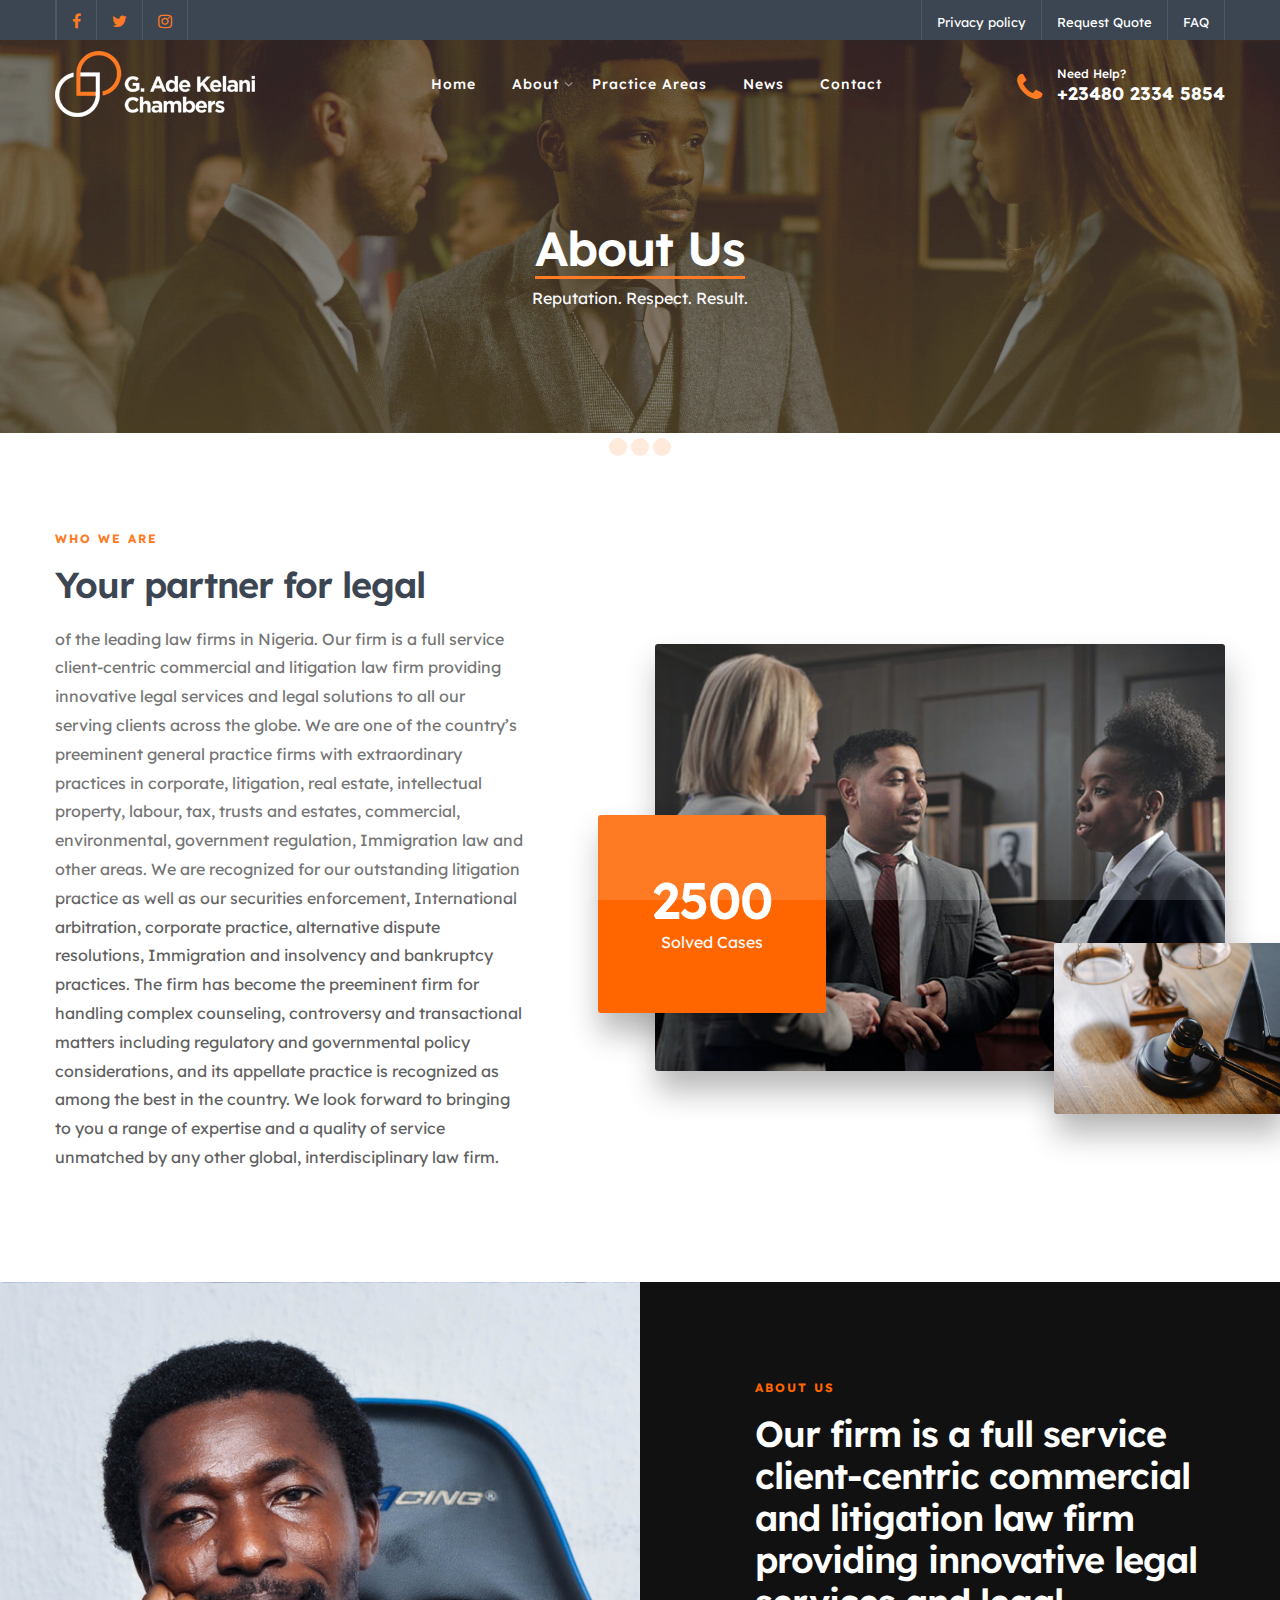
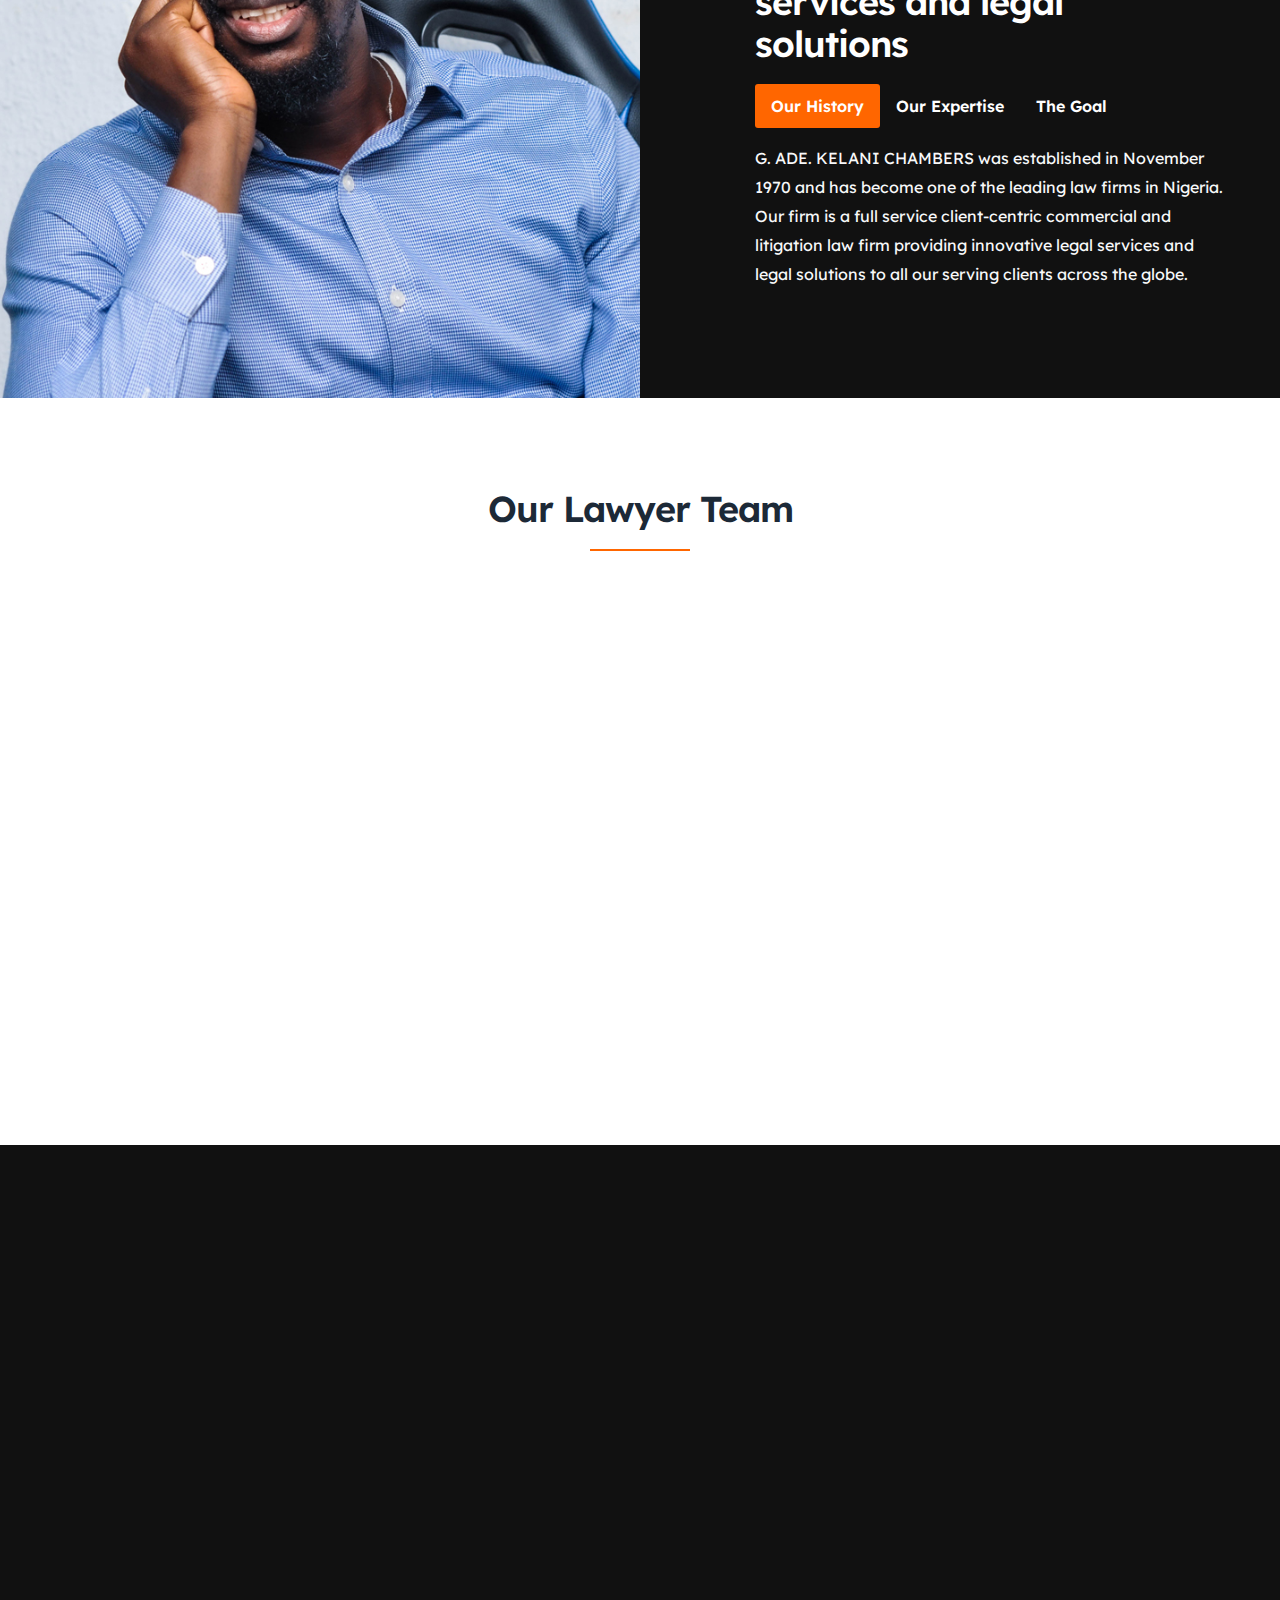
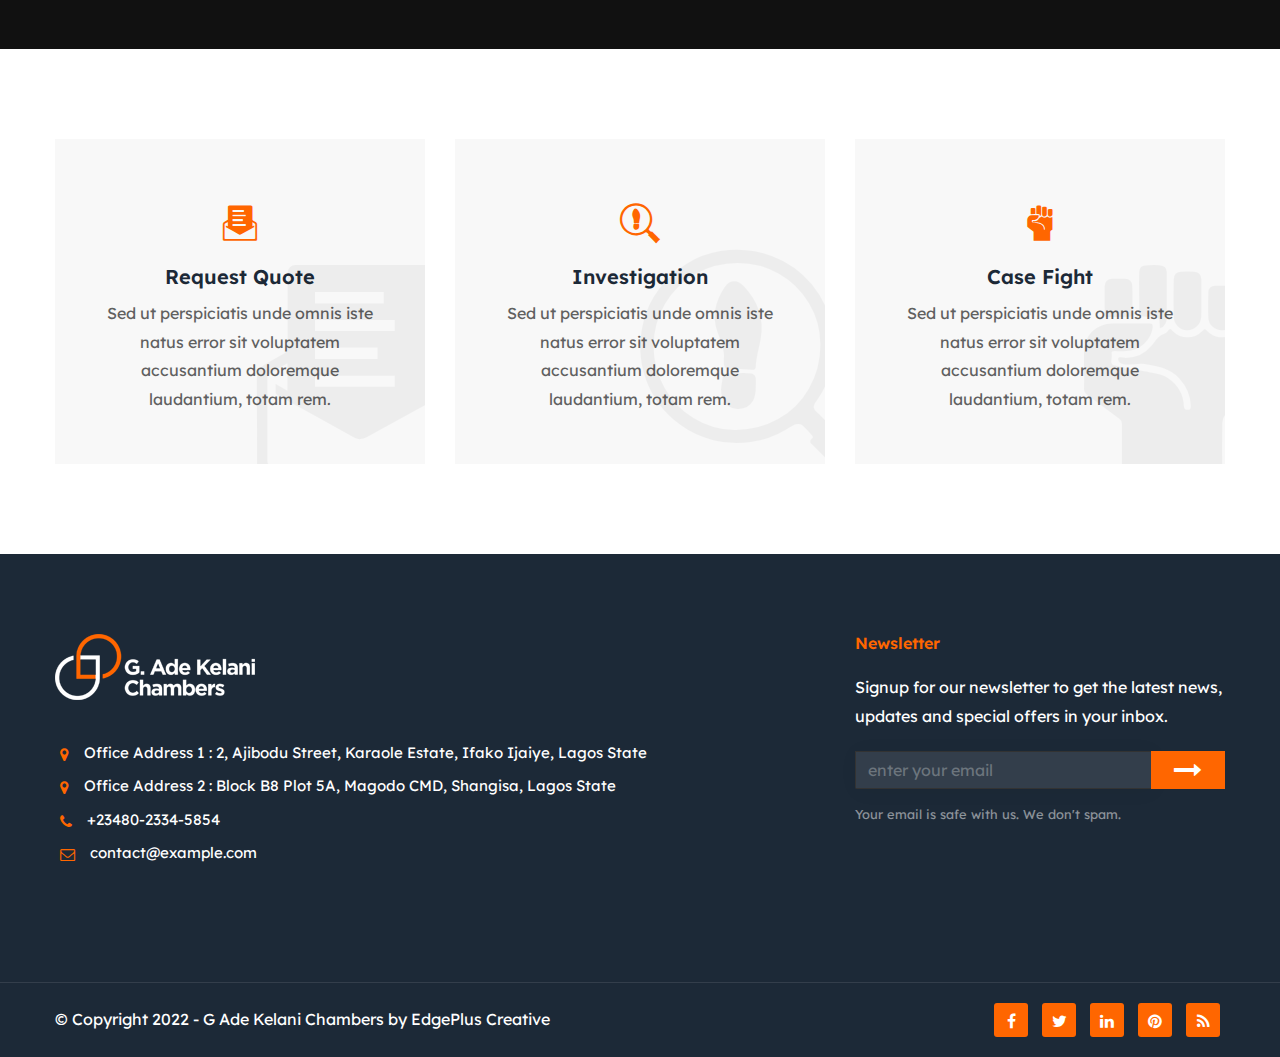
==== about.html @ c6bd5d8b "first commit" ====
<!DOCTYPE html>
<html lang="zxx">

<head>
    <meta charset="utf-8">
    <title>G Ade Kelani Chambers : About</title>
    <meta content="width=device-width, initial-scale=1.0" name="viewport">
    <meta content="G Ade Kelani Chambers" name="description" />
    <meta content="" name="keywords">
    <!--[if lt IE 9]>
    <script src="js/html5shiv.js"></script>
    <![endif]-->
    <!-- CSS Files
    ================================================== -->
    <link id="bootstrap" href="css/bootstrap.min.css" rel="stylesheet" type="text/css" />
    <link id="bootstrap-grid" href="css/bootstrap-grid.min.css" rel="stylesheet" type="text/css" />
    <link id="bootstrap-reboot" href="css/bootstrap-reboot.min.css" rel="stylesheet" type="text/css" />
    <link href="css/animate.css" rel="stylesheet" type="text/css">
    <link href="css/owl.carousel.css" rel="stylesheet" type="text/css">
    <link href="css/owl.theme.css" rel="stylesheet" type="text/css">
    <link href="css/owl.transitions.css" rel="stylesheet" type="text/css">
    <link href="css/magnific-popup.css" rel="stylesheet" type="text/css">
    <link href="css/jquery.countdown.css" rel="stylesheet" type="text/css">
    <link href="css/style.css" rel="stylesheet" type="text/css">
    <!-- color scheme -->
    <link id="colors" href="css/colors/scheme-01.css" rel="stylesheet" type="text/css">
    <link href="css/coloring.css" rel="stylesheet" type="text/css">
</head>

<body>
    <div id="wrapper">
        <div id="topbar" class="text-white bg-color">
            <div class="container">
                <div class="topbar-left sm-hide">
                    <span class="topbar-widget tb-social">
                        <a href="#"><i class="fa fa-facebook"></i></a>
                        <a href="#"><i class="fa fa-twitter"></i></a>
                        <a href="#"><i class="fa fa-instagram"></i></a>
                    </span>
                </div>
                <div class="topbar-right">
                    <div class="topbar-right">
                        <span class="topbar-widget"><a href="#">Privacy policy</a></span>
                        <span class="topbar-widget"><a href="#">Request Quote</a></span>
                        <span class="topbar-widget"><a href="#">FAQ</a></span>
                    </div>
                </div>
                <div class="clearfix"></div>
            </div>
        </div>
        <!-- header begin -->
        <header class="transparent">
            <div class="container">
                <div class="row">
                    <div class="col-md-12">
                        <div class="de-flex sm-pt10">
                            <div class="de-flex-col">
                                <!-- logo begin -->
                                <div id="logo">
                                    <a href="index.html">
                                        <img alt="" class="logo" src="images/logo-light.png" />
                                        <img alt="" class="logo-2" src="images/logo.png" />
                                    </a>
                                </div>
                                <!-- logo close -->
                            </div>
                            <div class="de-flex-col header-col-mid">
                                <!-- mainmenu begin -->
                                <ul id="mainmenu">
                                    <li><a href="index.html">Home</a>
                                     
                                    </li>
                                    <li><a href="about.html">About</a>
                                        <ul>
                                            <li><a href="about.html">About Us</a></li>
                                            <li><a href="team.html">The Team</a></li>
                                            <li><a href="faq.html">FAQ</a></li>
                                        </ul>
                                    </li>
                                    <li><a href="practice-areas.html">Practice Areas</a>
                                   
                                    </li>
                                    <li><a href="news.html">News</a>
                                  
                                    </li>
                                    <li><a href="contact.html">Contact</a></li>
                            
                                </ul>
                                <!-- mainmenu close -->
                            </div>
                            <div class="de-flex-col">
                                <div class="h-phone md-hide"><span>Need&nbsp;Help?</span><i class="fa fa-phone"></i> +23480 2334 5854</div>
                                <span id="menu-btn"></span>
                            </div>
                        </div>
                    </div>
                </div>
            </div>
        </header>
        <!-- header close -->
        <!-- content begin -->
        <div class="no-bottom no-top" id="content">
            <div id="top"></div>
            <!-- section begin -->
            <section id="subheader" class="text-light" data-stellar-background-ratio=".2" data-bgimage="url(images/background/subheader3.jpg) top">
                <div class="center-y relative text-center">
                    <div class="container">
                        <div class="row">
                            <div class="col text-center">
                                <div class="spacer-single"></div>
                                <h1>About Us</h1>
                                <p>Reputation. Respect. Result.</p>
                            </div>
                            <div class="clearfix"></div>
                        </div>
                    </div>
                </div>
            </section>
            <!-- section close -->
            <section aria-label="section" data-bgcolor="#ffffff">
                <div class="container">
                    <div class="row align-items-center">
                        <div class="col-md-5">
                            <span class="p-title">Who We Are</span><br>
                            <h2>Your partner for legal</h2>
                            <p>
						of the leading law firms in Nigeria. Our firm is a full service client-centric commercial and litigation law firm providing innovative legal services and legal solutions to all our serving clients across the globe. 

We are one of the country’s preeminent general practice firms with extraordinary practices in corporate, litigation, real estate, intellectual property, labour, tax, trusts and estates, commercial, environmental, government regulation, Immigration law and other areas. We are recognized for our outstanding litigation practice as well as our securities enforcement, International arbitration, corporate practice, alternative dispute resolutions, Immigration and insolvency and bankruptcy practices. The firm has become the preeminent firm for handling complex counseling, controversy and transactional matters including regulatory and governmental policy considerations, and its appellate practice is recognized as among the best in the country. 

We look forward to bringing to you a range of expertise and a quality of service unmatched by any other global, interdisciplinary law firm. 
							</p>
                        </div>
                        <div class="col-md-6 offset-md-1">
                            <div class="de-images">
                                <div class="di-text text-light bg-color">
                                    <h1>2500</h1><span>Solved Cases</span>
                                </div>
                                <img class="di-small-2" src="images/misc/d2.jpg" alt="" />
                                <img class="di-big img-fluid" src="images/misc/d1.jpg" alt="" />
                            </div>
                        </div>
                    </div>
                </div>
            </section>
             <section data-bgcolor="#111111" class="text-light">
                <div class="container">
                    <div class="row align-items-center">
                        <div class="col-lg-5 offset-lg-7">
                            <span class="p-title">About Us</span><br>
                            <h2>
                               Our firm is a full service client-centric commercial<br> and litigation law firm providing innovative legal services and legal solutions
                            </h2>
                            <ul class="nav nav-pills mb-3" id="pills-tab" role="tablist">
                                <li class="nav-item">
                                    <a class="nav-link active" id="pills-home-tab" data-toggle="pill" href="#pills-home" role="tab" aria-controls="pills-home" aria-selected="true">Our History</a>
                                </li>
                                <li class="nav-item">
                                    <a class="nav-link" id="pills-profile-tab" data-toggle="pill" href="#pills-profile" role="tab" aria-controls="pills-profile" aria-selected="false">Our Expertise</a>
                                </li>
                                <li class="nav-item">
                                    <a class="nav-link" id="pills-contact-tab" data-toggle="pill" href="#pills-contact" role="tab" aria-controls="pills-contact" aria-selected="false">The Goal</a>
                                </li>
                            </ul>
                            <div class="tab-content" id="pills-tabContent">
                                <div class="tab-pane fade show active" id="pills-home" role="tabpanel" aria-labelledby="pills-home-tab">
                                    <p>
									G. ADE. KELANI CHAMBERS was established in November 1970 and has become one of the leading law firms in Nigeria. Our firm is a full service client-centric commercial and litigation law firm providing innovative legal services and legal solutions to all our serving clients across the globe.</p>
                                </div>
                                <div class="tab-pane fade" id="pills-profile" role="tabpanel" aria-labelledby="pills-profile-tab">
                                    <p>
									We are one of the country’s preeminent general practice firms with extraordinary practices in corporate, litigation, real estate, intellectual property, labour, tax, trusts and estates, commercial, environmental, government regulation, Immigration law and other areas. We are recognized for our outstanding litigation practice as well as our securities enforcement, International arbitration, corporate practice, alternative dispute resolutions, Immigration and insolvency and bankruptcy practices. The firm has become the preeminent firm for handling complex counseling, controversy and transactional matters including regulatory and governmental policy considerations, and its appellate practice is recognized as among the best in the country.</p>
                                </div>
                                <div class="tab-pane fade" id="pills-contact" role="tabpanel" aria-labelledby="pills-contact-tab">
                                    <p>We look forward to bringing to you a range of expertise and a quality of service unmatched by any other global, interdisciplinary law firm.</p>
                                </div>
                            </div>
                        </div>
                    </div>
                </div>
                <div class="image-container col-md-6 pull-right" data-bgimage="url(images/background/Barrister_Debo.jpg) center"></div>
            </section>
            <section aria-label="section">
                <div class="container">
                    <div class="row">
                        <div class="col-md-12 text-center">
                            <h2>Our Lawyer Team</h2>
                            <div class="small-border"></div>
                        </div>
                        <div class="col-lg-4 col-md-6 col-sm-6 mb30 wow fadeInRight" data-wow-delay=".2s">
                            <div class="f-profile text-center">
                                <div class="fp-wrap f-invert">
                                    <div class="fpw-overlay">
                                        <div class="fpwo-wrap">
                                            <div class="fpwow-icons">
                                                <a href="#"><i class="fa fa-facebook fa-lg"></i></a>
                                                <a href="#"><i class="fa fa-twitter fa-lg"></i></a>
                                                <a href="#"><i class="fa fa-linkedin fa-lg"></i></a>
                                                <a href="#"><i class="fa fa-pinterest fa-lg"></i></a>
                                            </div>
                                        </div>
                                    </div>
                                    <div class="fpw-overlay-btm"></div>
                                    <img src="images/team/1.jpg" class="fp-image img-fluid" alt="">
                                </div>
                                <h4>Fynley Wilkinson</h4>
                                Managing Partner
                            </div>
                        </div>
                        <div class="col-lg-4 col-md-6 col-sm-6 mb30 wow fadeInRight" data-wow-delay=".4s">
                            <div class="f-profile text-center">
                                <div class="fp-wrap f-invert">
                                    <div class="fpw-overlay">
                                        <div class="fpwo-wrap">
                                            <div class="fpwow-icons">
                                                <a href="#"><i class="fa fa-facebook fa-lg"></i></a>
                                                <a href="#"><i class="fa fa-twitter fa-lg"></i></a>
                                                <a href="#"><i class="fa fa-linkedin fa-lg"></i></a>
                                                <a href="#"><i class="fa fa-pinterest fa-lg"></i></a>
                                            </div>
                                        </div>
                                    </div>
                                    <div class="fpw-overlay-btm"></div>
                                    <img src="images/team/2.jpg" class="fp-image img-fluid" alt="">
                                </div>
                                <h4>Sasha Welsh</h4>
                                Senior Partner
                            </div>
                        </div>
                        <div class="col-lg-4 col-md-6 col-sm-6 mb30 wow fadeInRight" data-wow-delay=".6s">
                            <div class="f-profile text-center">
                                <div class="fp-wrap f-invert">
                                    <div class="fpw-overlay">
                                        <div class="fpwo-wrap">
                                            <div class="fpwow-icons">
                                                <a href="#"><i class="fa fa-facebook fa-lg"></i></a>
                                                <a href="#"><i class="fa fa-twitter fa-lg"></i></a>
                                                <a href="#"><i class="fa fa-linkedin fa-lg"></i></a>
                                                <a href="#"><i class="fa fa-pinterest fa-lg"></i></a>
                                            </div>
                                        </div>
                                    </div>
                                    <div class="fpw-overlay-btm"></div>
                                    <img src="images/team/3.jpg" class="fp-image img-fluid" alt="">
                                </div>
                                <h4>John Shepard</h4>
                                Associate
                            </div>
                        </div>
                    </div>
                </div>
            </section>
            <section id="section-text" data-bgcolor="#111111" class="text-light">
                <div class="container">
                    <div class="row align-items-center">
                        <div class="col-lg-4 col-md-12 wow fadeInRight" data-wow-delay=".2s">
                            <div class="de_count ultra-big s2 text-center">
                                <h3 class="timer" data-to="20" data-speed="1000">20</h3>
                                <span class="id-color">Years of Experience</span>
                            </div>
                        </div>
                        <div class="col-lg-4 p-lg-5  mb-sm-30 wow fadeInRight" data-wow-delay=".4s">
                            <span class="p-title">Welcome</span><br>
                            <h2>G Ade Kelani Chambers is Your Best Partner for Legal Solutions</h2>
                        </div>
                        <div class="col-lg-4 wow fadeInRight" data-wow-delay=".6s">
                            <p>
                               G. ADE. KELANI CHAMBERS was established in November 1970 and has become one of the leading law firms in Nigeria. Our firm is a full service client-centric commercial and litigation law firm providing innovative legal services and legal solutions to all our serving clients across the globe. 
                            </p>
                        </div>
                    </div>
                </div>
            </section>
            <section>
                <div class="container">
                    <div class="row">
                        <div class="col-lg-4 col-md-6">
                            <div class="feature-box f-boxed style-3 text-center">
                                <i class="id-color icofont-letter"></i>
                                <div class="text">
                                    <h4>Request Quote</h4>
                                    Sed ut perspiciatis unde omnis iste natus error sit voluptatem accusantium doloremque laudantium, totam rem.
                                </div>
                                <i class="wm icofont-letter"></i>
                            </div>
                        </div>
                        <div class="col-lg-4 col-md-6">
                            <div class="feature-box f-boxed style-3 text-center">
                                <i class="id-color icofont-investigation"></i>
                                <div class="text">
                                    <h4>Investigation</h4>
                                    Sed ut perspiciatis unde omnis iste natus error sit voluptatem accusantium doloremque laudantium, totam rem.
                                </div>
                                <i class="wm icofont-investigation"></i>
                            </div>
                        </div>
                        <div class="col-lg-4 col-md-6">
                            <div class="feature-box f-boxed style-3 text-center">
                                <i class="id-color icofont-hand-power"></i>
                                <div class="text">
                                    <h4>Case Fight</h4>
                                    Sed ut perspiciatis unde omnis iste natus error sit voluptatem accusantium doloremque laudantium, totam rem.
                                </div>
                                <i class="wm icofont-hand-power"></i>
                            </div>
                        </div>
                    </div>
                </div>
            </section>
        </div>
        <!-- content close -->
        <a href="#" id="back-to-top"></a>
        <!-- footer begin -->
         <footer>
            <div class="container">
                <div class="row">
                    <div class="col-lg-8">
                        <div class="widget">
                            <a href="index.html"><img alt="" class="img-fluid mb20" src="images/logo-light.png"></a>
                            <address class="s1">
                                <span><i class="id-color fa fa-map-marker fa-lg"></i>Office Address 1 : 2, Ajibodu Street, Karaole Estate, Ifako Ijaiye, Lagos State</span>
								<span><i class="id-color fa fa-map-marker fa-lg"></i>Office Address 2 : Block B8 Plot 5A, Magodo CMD, Shangisa, Lagos State</span>
                                <span><i class="id-color fa fa-phone fa-lg"></i>+23480-2334-5854</span>
                                <span><i class="id-color fa fa-envelope-o fa-lg"></i><a href="mailto:contact@example.com">contact@example.com</a></span>
                            </address>
                        </div>
                    </div>
              
                    <div class="col-lg-4">
                        <div class="widget">
                            <h5 class="id-color">Newsletter</h5>
                            <p>Signup for our newsletter to get the latest news, updates and special offers in your inbox.</p>
                            <form action="blank.php" class="row" id="form_subscribe" method="post" name="form_subscribe">
                                <div class="col text-center">
                                    <input class="form-control" id="name_1" name="name_1" placeholder="enter your email" type="text" /> <a href="#" id="btn-submit"><i class="fa fa-long-arrow-right"></i></a>
                                    <div class="clearfix"></div>
                                </div>
                            </form>
                            <div class="spacer-10"></div>
                            <small>Your email is safe with us. We don't spam.</small>
                        </div>
                    </div>
                </div>
            </div>
            <div class="subfooter">
                <div class="container">
                    <div class="row">
                        <div class="col-md-12">
                            <div class="de-flex">
                                <div class="de-flex-col">
                                    &copy; Copyright 2022 - G Ade Kelani Chambers by EdgePlus Creative
                                </div>
                                <div class="de-flex-col">
                                    <div class="social-icons">
                                        <a href="#"><i class="fa fa-facebook fa-lg"></i></a>
                                        <a href="#"><i class="fa fa-twitter fa-lg"></i></a>
                                        <a href="#"><i class="fa fa-linkedin fa-lg"></i></a>
                                        <a href="#"><i class="fa fa-pinterest fa-lg"></i></a>
                                        <a href="#"><i class="fa fa-rss fa-lg"></i></a>
                                    </div>
                                </div>
                            </div>
                        </div>
                    </div>
                </div>
            </div>
        </footer>
        <!-- footer close -->
        <div id="preloader">
            <div class="spinner">
                <div class="bounce1"></div>
                <div class="bounce2"></div>
                <div class="bounce3"></div>
            </div>
        </div>
    </div>
    
    <!-- Javascript Files
    ================================================== -->
    <script src="js/jquery.min.js"></script>
    <script src="js/bootstrap.min.js"></script>
    <script src="js/wow.min.js"></script>
    <script src="js/jquery.isotope.min.js"></script>
    <script src="js/easing.js"></script>
    <script src="js/owl.carousel.js"></script>
    <script src="js/validation.js"></script>
    <script src="js/jquery.magnific-popup.min.js"></script>
    <script src="js/enquire.min.js"></script>
    <script src="js/jquery.stellar.min.js"></script>
    <script src="js/jquery.plugin.js"></script>
    <script src="js/typed.js"></script>
    <script src="js/jquery.countTo.js"></script>
    <script src="js/jquery.countdown.js"></script>
    <script src="js/designesia.js"></script>
</body>

</html>
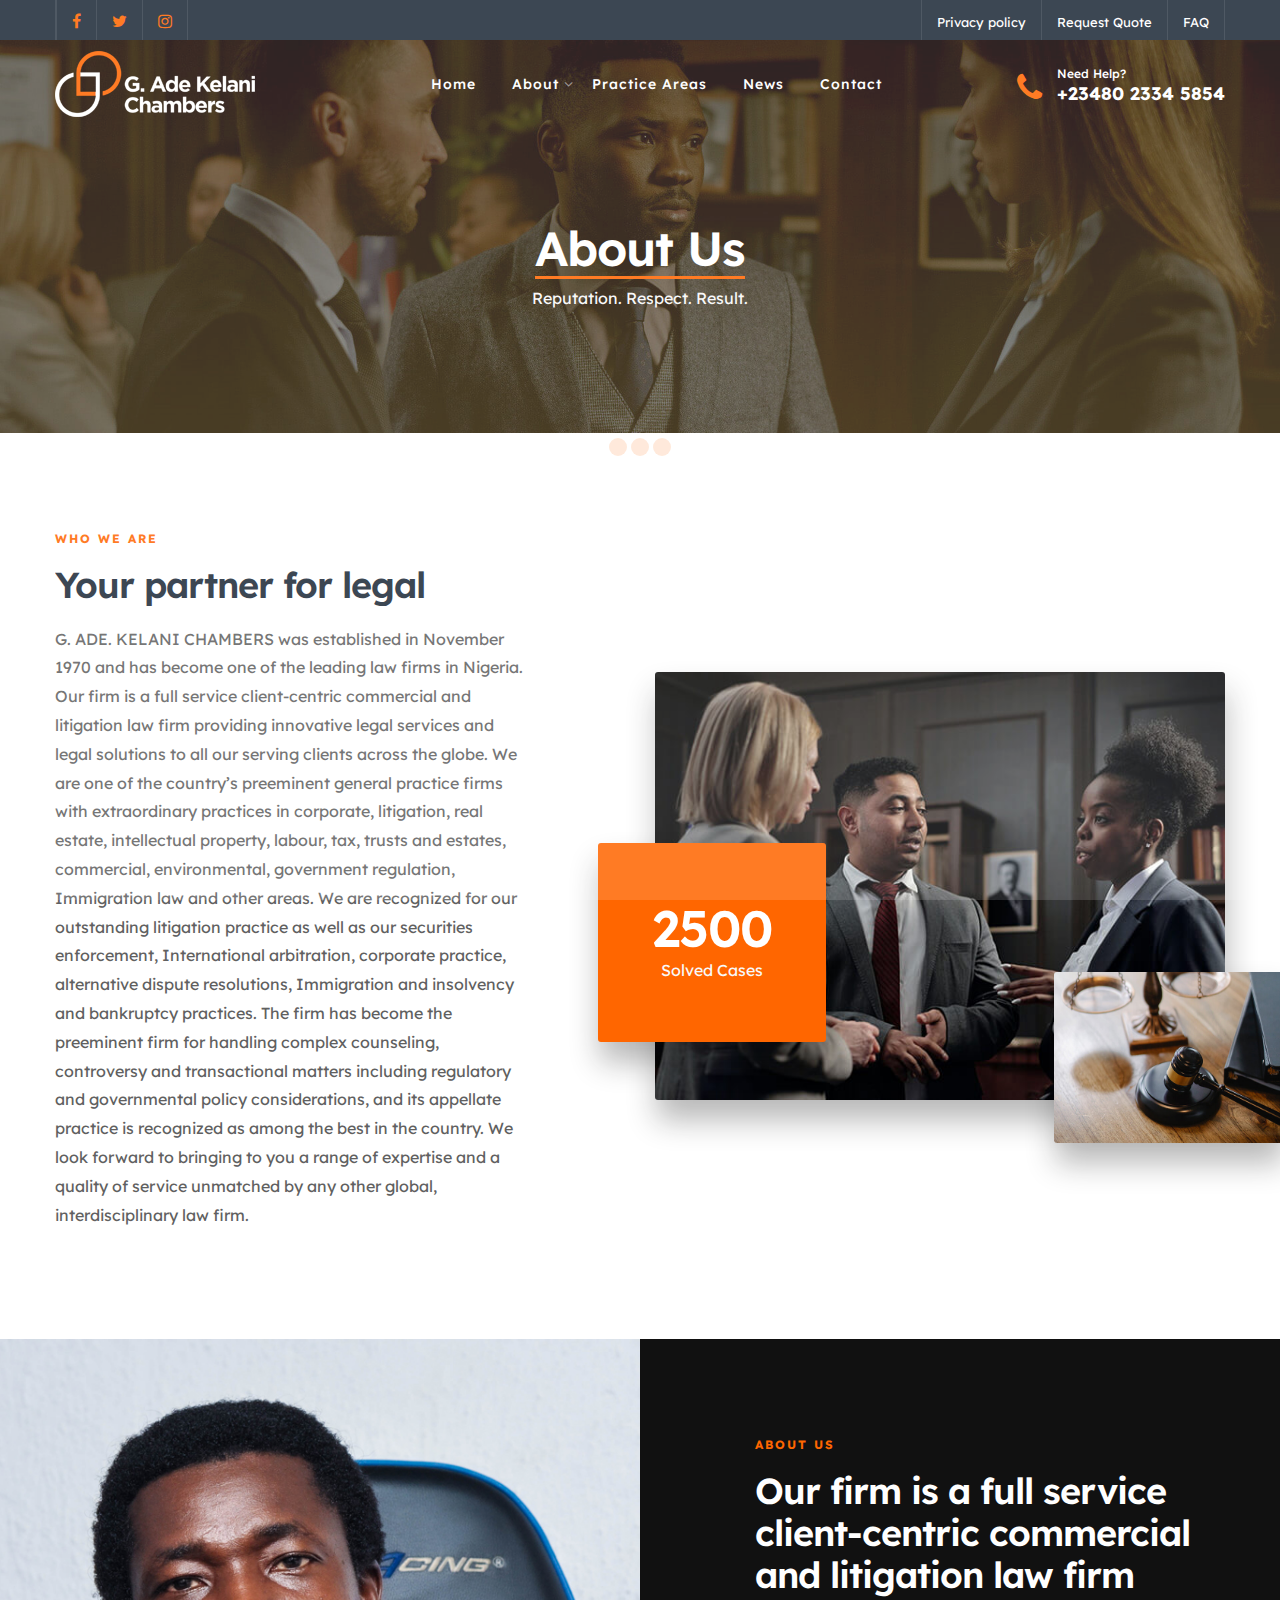
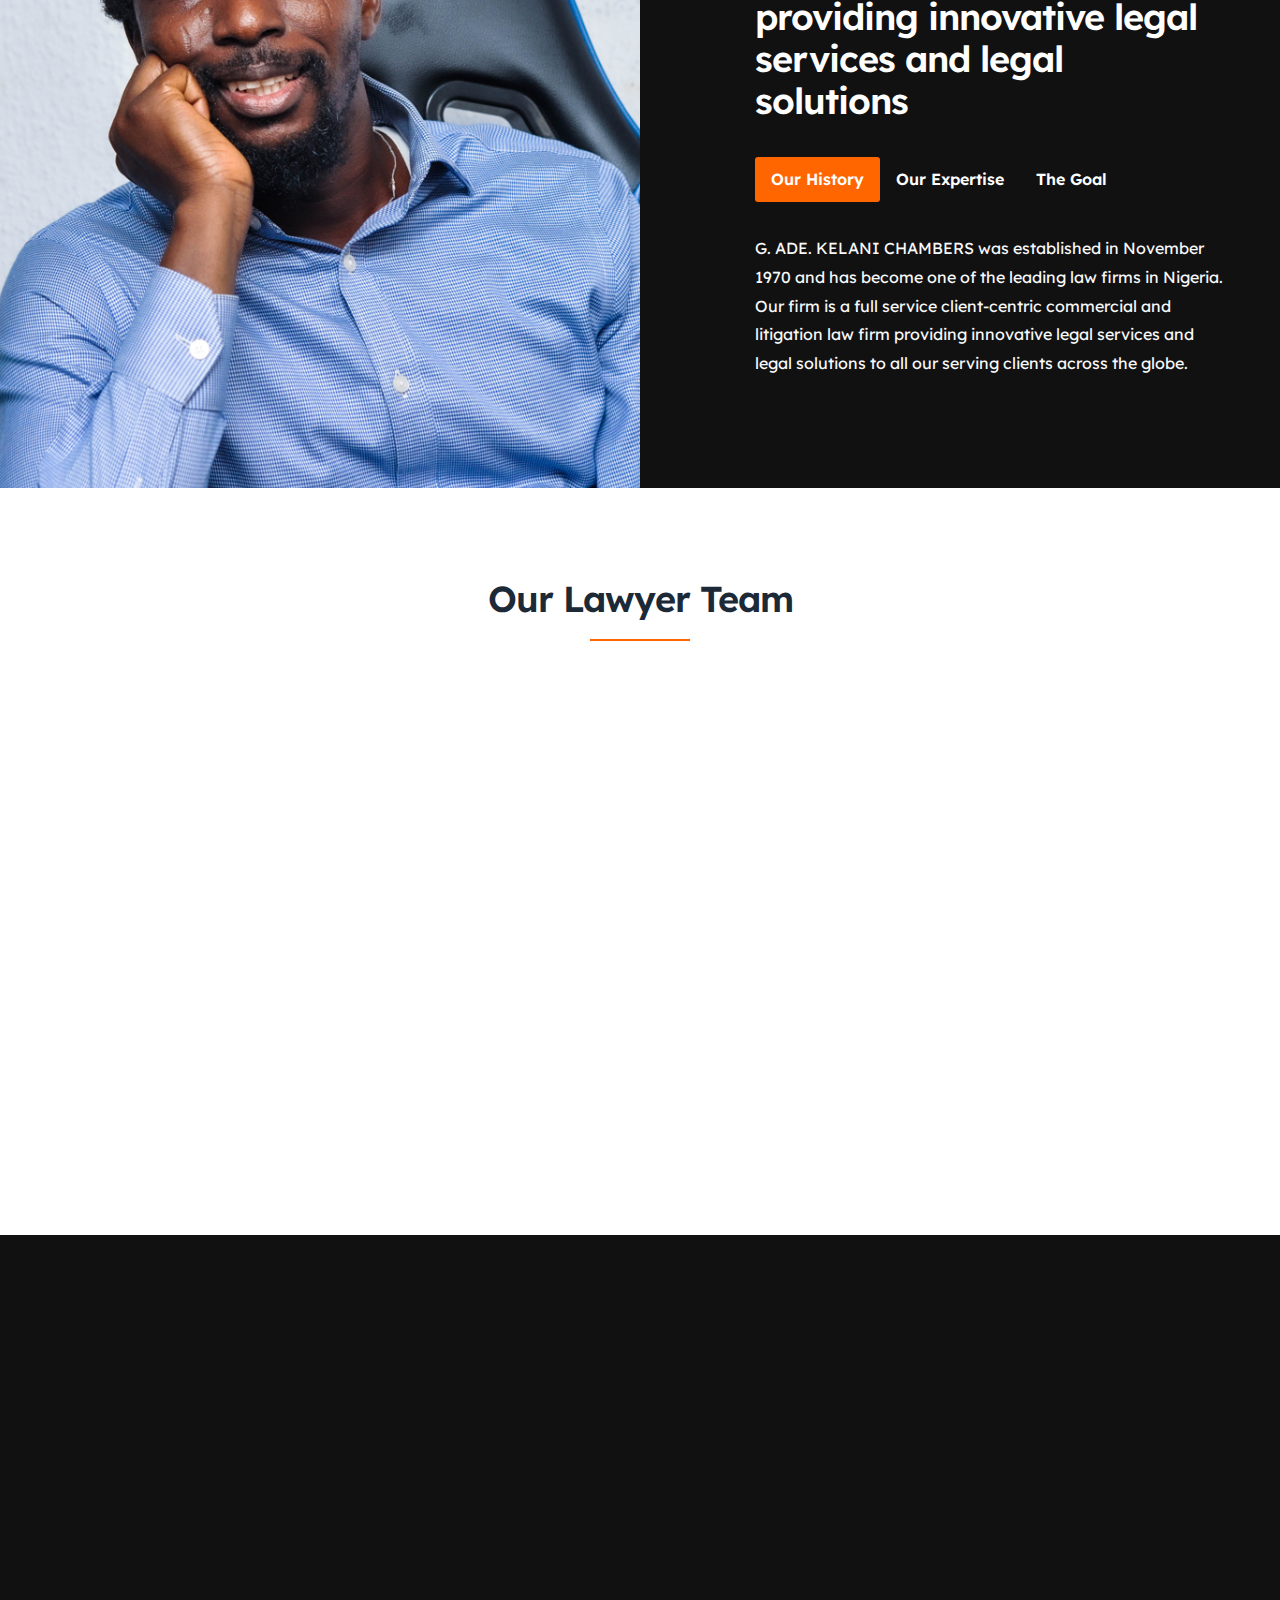
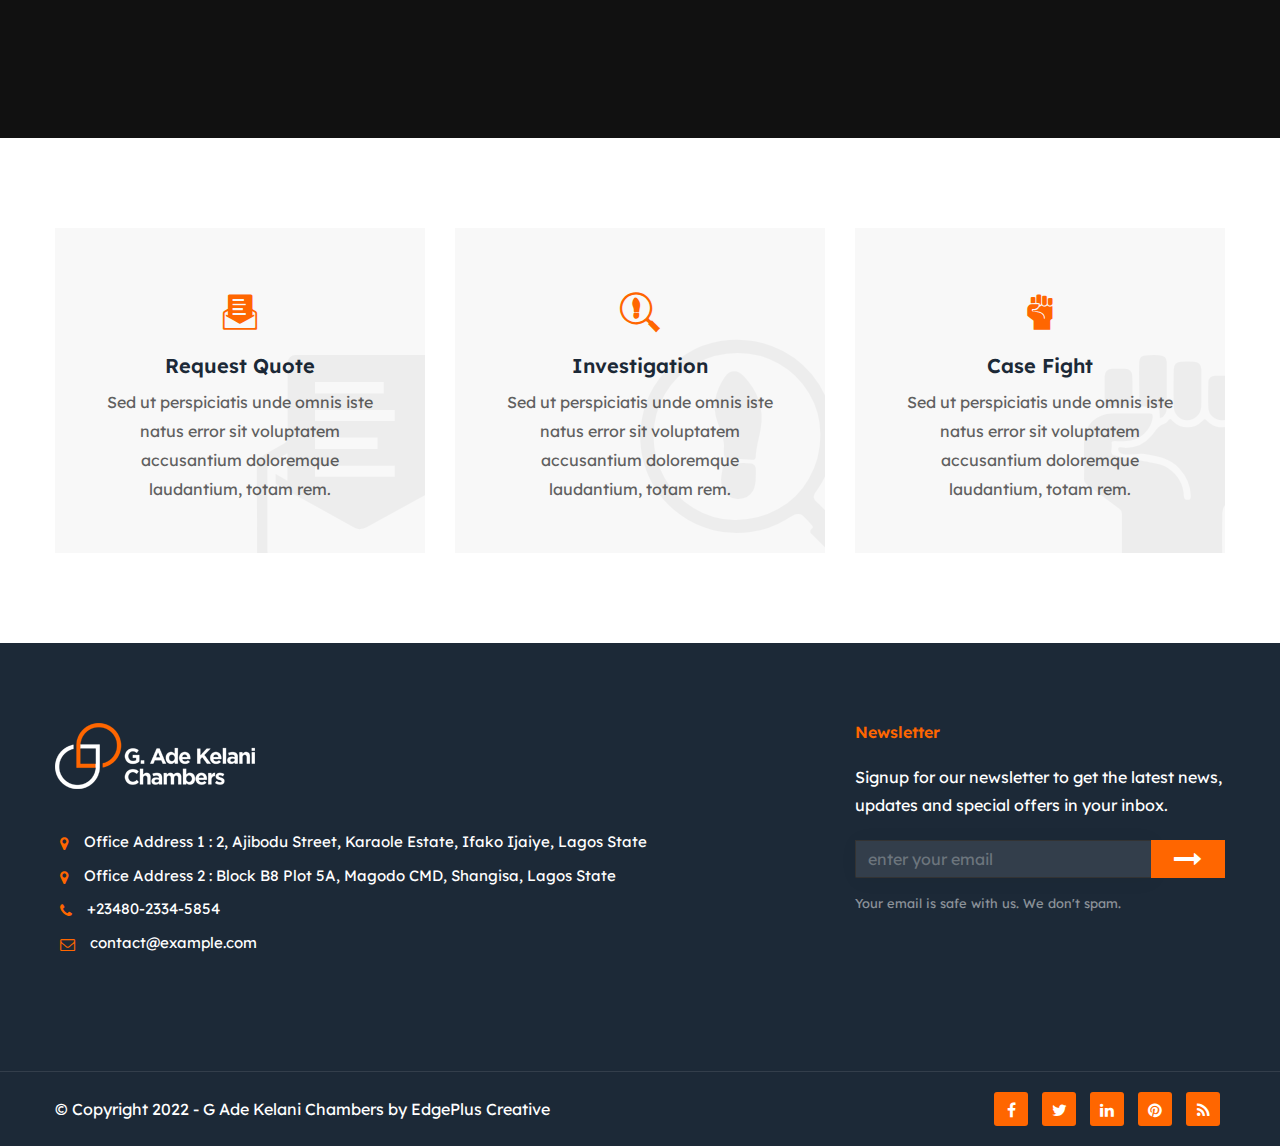
==== commit b93781d9: "Added Icons" ====
--- a/about.html
+++ b/about.html
@@ -68,7 +68,7 @@
                                 <!-- mainmenu begin -->
                                 <ul id="mainmenu">
                                     <li><a href="index.html">Home</a>
-                                     
+
                                     </li>
                                     <li><a href="about.html">About</a>
                                         <ul>
@@ -78,18 +78,19 @@
                                         </ul>
                                     </li>
                                     <li><a href="practice-areas.html">Practice Areas</a>
-                                   
+
                                     </li>
                                     <li><a href="news.html">News</a>
-                                  
+
                                     </li>
                                     <li><a href="contact.html">Contact</a></li>
-                            
+
                                 </ul>
                                 <!-- mainmenu close -->
                             </div>
                             <div class="de-flex-col">
-                                <div class="h-phone md-hide"><span>Need&nbsp;Help?</span><i class="fa fa-phone"></i> +23480 2334 5854</div>
+                                <div class="h-phone md-hide"><span>Need&nbsp;Help?</span><i class="fa fa-phone"></i>
+                                    +23480 2334 5854</div>
                                 <span id="menu-btn"></span>
                             </div>
                         </div>
@@ -102,7 +103,8 @@
         <div class="no-bottom no-top" id="content">
             <div id="top"></div>
             <!-- section begin -->
-            <section id="subheader" class="text-light" data-stellar-background-ratio=".2" data-bgimage="url(images/background/subheader3.jpg) top">
+            <section id="subheader" class="text-light" data-stellar-background-ratio=".2"
+                data-bgimage="url(images/background/subheader3.jpg) top">
                 <div class="center-y relative text-center">
                     <div class="container">
                         <div class="row">
@@ -124,12 +126,30 @@
                             <span class="p-title">Who We Are</span><br>
                             <h2>Your partner for legal</h2>
                             <p>
-						of the leading law firms in Nigeria. Our firm is a full service client-centric commercial and litigation law firm providing innovative legal services and legal solutions to all our serving clients across the globe. 
-
-We are one of the country’s preeminent general practice firms with extraordinary practices in corporate, litigation, real estate, intellectual property, labour, tax, trusts and estates, commercial, environmental, government regulation, Immigration law and other areas. We are recognized for our outstanding litigation practice as well as our securities enforcement, International arbitration, corporate practice, alternative dispute resolutions, Immigration and insolvency and bankruptcy practices. The firm has become the preeminent firm for handling complex counseling, controversy and transactional matters including regulatory and governmental policy considerations, and its appellate practice is recognized as among the best in the country. 
-
-We look forward to bringing to you a range of expertise and a quality of service unmatched by any other global, interdisciplinary law firm. 
-							</p>
+                                G. ADE. KELANI CHAMBERS was established in November 1970 and has become one of the
+                                leading law firms in Nigeria. Our
+                                firm is a full service client-centric commercial and litigation law firm providing
+                                innovative legal services and legal
+                                solutions to all our serving clients across the globe.
+
+                                We are one of the country’s preeminent general practice firms with extraordinary
+                                practices in corporate, litigation,
+                                real estate, intellectual property, labour, tax, trusts and estates, commercial,
+                                environmental, government regulation,
+                                Immigration law and other areas. We are recognized for our outstanding litigation
+                                practice as well as our securities
+                                enforcement, International arbitration, corporate practice, alternative dispute
+                                resolutions, Immigration and insolvency
+                                and bankruptcy practices. The firm has become the preeminent firm for handling complex
+                                counseling, controversy and
+                                transactional matters including regulatory and governmental policy considerations, and
+                                its appellate practice is
+                                recognized as among the best in the country.
+
+                                We look forward to bringing to you a range of expertise and a quality of service
+                                unmatched by any other global,
+                                interdisciplinary law firm.
+                            </p>
                         </div>
                         <div class="col-md-6 offset-md-1">
                             <div class="de-images">
@@ -143,42 +163,63 @@
                     </div>
                 </div>
             </section>
-             <section data-bgcolor="#111111" class="text-light">
+            <section data-bgcolor="#111111" class="text-light">
                 <div class="container">
                     <div class="row align-items-center">
                         <div class="col-lg-5 offset-lg-7">
                             <span class="p-title">About Us</span><br>
                             <h2>
-                               Our firm is a full service client-centric commercial<br> and litigation law firm providing innovative legal services and legal solutions
+                                Our firm is a full service client-centric commercial<br> and litigation law firm
+                                providing innovative legal services and legal solutions
                             </h2>
                             <ul class="nav nav-pills mb-3" id="pills-tab" role="tablist">
                                 <li class="nav-item">
-                                    <a class="nav-link active" id="pills-home-tab" data-toggle="pill" href="#pills-home" role="tab" aria-controls="pills-home" aria-selected="true">Our History</a>
+                                    <a class="nav-link active" id="pills-home-tab" data-toggle="pill" href="#pills-home"
+                                        role="tab" aria-controls="pills-home" aria-selected="true">Our History</a>
                                 </li>
                                 <li class="nav-item">
-                                    <a class="nav-link" id="pills-profile-tab" data-toggle="pill" href="#pills-profile" role="tab" aria-controls="pills-profile" aria-selected="false">Our Expertise</a>
+                                    <a class="nav-link" id="pills-profile-tab" data-toggle="pill" href="#pills-profile"
+                                        role="tab" aria-controls="pills-profile" aria-selected="false">Our Expertise</a>
                                 </li>
                                 <li class="nav-item">
-                                    <a class="nav-link" id="pills-contact-tab" data-toggle="pill" href="#pills-contact" role="tab" aria-controls="pills-contact" aria-selected="false">The Goal</a>
+                                    <a class="nav-link" id="pills-contact-tab" data-toggle="pill" href="#pills-contact"
+                                        role="tab" aria-controls="pills-contact" aria-selected="false">The Goal</a>
                                 </li>
                             </ul>
                             <div class="tab-content" id="pills-tabContent">
-                                <div class="tab-pane fade show active" id="pills-home" role="tabpanel" aria-labelledby="pills-home-tab">
+                                <div class="tab-pane fade show active" id="pills-home" role="tabpanel"
+                                    aria-labelledby="pills-home-tab">
                                     <p>
-									G. ADE. KELANI CHAMBERS was established in November 1970 and has become one of the leading law firms in Nigeria. Our firm is a full service client-centric commercial and litigation law firm providing innovative legal services and legal solutions to all our serving clients across the globe.</p>
-                                </div>
-                                <div class="tab-pane fade" id="pills-profile" role="tabpanel" aria-labelledby="pills-profile-tab">
+                                        G. ADE. KELANI CHAMBERS was established in November 1970 and has become one of
+                                        the leading law firms in Nigeria. Our firm is a full service client-centric
+                                        commercial and litigation law firm providing innovative legal services and legal
+                                        solutions to all our serving clients across the globe.</p>
+                                </div>
+                                <div class="tab-pane fade" id="pills-profile" role="tabpanel"
+                                    aria-labelledby="pills-profile-tab">
                                     <p>
-									We are one of the country’s preeminent general practice firms with extraordinary practices in corporate, litigation, real estate, intellectual property, labour, tax, trusts and estates, commercial, environmental, government regulation, Immigration law and other areas. We are recognized for our outstanding litigation practice as well as our securities enforcement, International arbitration, corporate practice, alternative dispute resolutions, Immigration and insolvency and bankruptcy practices. The firm has become the preeminent firm for handling complex counseling, controversy and transactional matters including regulatory and governmental policy considerations, and its appellate practice is recognized as among the best in the country.</p>
-                                </div>
-                                <div class="tab-pane fade" id="pills-contact" role="tabpanel" aria-labelledby="pills-contact-tab">
-                                    <p>We look forward to bringing to you a range of expertise and a quality of service unmatched by any other global, interdisciplinary law firm.</p>
-                                </div>
-                            </div>
-                        </div>
-                    </div>
-                </div>
-                <div class="image-container col-md-6 pull-right" data-bgimage="url(images/background/Barrister_Debo.jpg) center"></div>
+                                        We are one of the country’s preeminent general practice firms with extraordinary
+                                        practices in corporate, litigation, real estate, intellectual property, labour,
+                                        tax, trusts and estates, commercial, environmental, government regulation,
+                                        Immigration law and other areas. We are recognized for our outstanding
+                                        litigation practice as well as our securities enforcement, International
+                                        arbitration, corporate practice, alternative dispute resolutions, Immigration
+                                        and insolvency and bankruptcy practices. The firm has become the preeminent firm
+                                        for handling complex counseling, controversy and transactional matters including
+                                        regulatory and governmental policy considerations, and its appellate practice is
+                                        recognized as among the best in the country.</p>
+                                </div>
+                                <div class="tab-pane fade" id="pills-contact" role="tabpanel"
+                                    aria-labelledby="pills-contact-tab">
+                                    <p>We look forward to bringing to you a range of expertise and a quality of service
+                                        unmatched by any other global, interdisciplinary law firm.</p>
+                                </div>
+                            </div>
+                        </div>
+                    </div>
+                </div>
+                <div class="image-container col-md-6 pull-right"
+                    data-bgimage="url(images/background/Barrister_Debo.jpg) center"></div>
             </section>
             <section aria-label="section">
                 <div class="container">
@@ -265,7 +306,10 @@
                         </div>
                         <div class="col-lg-4 wow fadeInRight" data-wow-delay=".6s">
                             <p>
-                               G. ADE. KELANI CHAMBERS was established in November 1970 and has become one of the leading law firms in Nigeria. Our firm is a full service client-centric commercial and litigation law firm providing innovative legal services and legal solutions to all our serving clients across the globe. 
+                                G. ADE. KELANI CHAMBERS was established in November 1970 and has become one of the
+                                leading law firms in Nigeria. Our firm is a full service client-centric commercial and
+                                litigation law firm providing innovative legal services and legal solutions to all our
+                                serving clients across the globe.
                             </p>
                         </div>
                     </div>
@@ -279,7 +323,8 @@
                                 <i class="id-color icofont-letter"></i>
                                 <div class="text">
                                     <h4>Request Quote</h4>
-                                    Sed ut perspiciatis unde omnis iste natus error sit voluptatem accusantium doloremque laudantium, totam rem.
+                                    Sed ut perspiciatis unde omnis iste natus error sit voluptatem accusantium
+                                    doloremque laudantium, totam rem.
                                 </div>
                                 <i class="wm icofont-letter"></i>
                             </div>
@@ -289,7 +334,8 @@
                                 <i class="id-color icofont-investigation"></i>
                                 <div class="text">
                                     <h4>Investigation</h4>
-                                    Sed ut perspiciatis unde omnis iste natus error sit voluptatem accusantium doloremque laudantium, totam rem.
+                                    Sed ut perspiciatis unde omnis iste natus error sit voluptatem accusantium
+                                    doloremque laudantium, totam rem.
                                 </div>
                                 <i class="wm icofont-investigation"></i>
                             </div>
@@ -299,7 +345,8 @@
                                 <i class="id-color icofont-hand-power"></i>
                                 <div class="text">
                                     <h4>Case Fight</h4>
-                                    Sed ut perspiciatis unde omnis iste natus error sit voluptatem accusantium doloremque laudantium, totam rem.
+                                    Sed ut perspiciatis unde omnis iste natus error sit voluptatem accusantium
+                                    doloremque laudantium, totam rem.
                                 </div>
                                 <i class="wm icofont-hand-power"></i>
                             </div>
@@ -311,28 +358,35 @@
         <!-- content close -->
         <a href="#" id="back-to-top"></a>
         <!-- footer begin -->
-         <footer>
+        <footer>
             <div class="container">
                 <div class="row">
                     <div class="col-lg-8">
                         <div class="widget">
                             <a href="index.html"><img alt="" class="img-fluid mb20" src="images/logo-light.png"></a>
                             <address class="s1">
-                                <span><i class="id-color fa fa-map-marker fa-lg"></i>Office Address 1 : 2, Ajibodu Street, Karaole Estate, Ifako Ijaiye, Lagos State</span>
-								<span><i class="id-color fa fa-map-marker fa-lg"></i>Office Address 2 : Block B8 Plot 5A, Magodo CMD, Shangisa, Lagos State</span>
+                                <span><i class="id-color fa fa-map-marker fa-lg"></i>Office Address 1 : 2, Ajibodu
+                                    Street, Karaole Estate, Ifako Ijaiye, Lagos State</span>
+                                <span><i class="id-color fa fa-map-marker fa-lg"></i>Office Address 2 : Block B8 Plot
+                                    5A, Magodo CMD, Shangisa, Lagos State</span>
                                 <span><i class="id-color fa fa-phone fa-lg"></i>+23480-2334-5854</span>
-                                <span><i class="id-color fa fa-envelope-o fa-lg"></i><a href="mailto:contact@example.com">contact@example.com</a></span>
+                                <span><i class="id-color fa fa-envelope-o fa-lg"></i><a
+                                        href="mailto:contact@example.com">contact@example.com</a></span>
                             </address>
                         </div>
                     </div>
-              
+
                     <div class="col-lg-4">
                         <div class="widget">
                             <h5 class="id-color">Newsletter</h5>
-                            <p>Signup for our newsletter to get the latest news, updates and special offers in your inbox.</p>
-                            <form action="blank.php" class="row" id="form_subscribe" method="post" name="form_subscribe">
+                            <p>Signup for our newsletter to get the latest news, updates and special offers in your
+                                inbox.</p>
+                            <form action="blank.php" class="row" id="form_subscribe" method="post"
+                                name="form_subscribe">
                                 <div class="col text-center">
-                                    <input class="form-control" id="name_1" name="name_1" placeholder="enter your email" type="text" /> <a href="#" id="btn-submit"><i class="fa fa-long-arrow-right"></i></a>
+                                    <input class="form-control" id="name_1" name="name_1" placeholder="enter your email"
+                                        type="text" /> <a href="#" id="btn-submit"><i
+                                            class="fa fa-long-arrow-right"></i></a>
                                     <div class="clearfix"></div>
                                 </div>
                             </form>
@@ -374,7 +428,7 @@
             </div>
         </div>
     </div>
-    
+
     <!-- Javascript Files
     ================================================== -->
     <script src="js/jquery.min.js"></script>
--- a/css/style.css
+++ b/css/style.css
@@ -13337,4 +13337,24 @@
         background-size: auto 100%;
         background-attachment: scroll;
     }
+}
+
+/* My CSS */
+#about .nav-link {
+    display: block;
+    padding: 0.5rem;
+}
+
+.icons-small{
+    width: 30px;
+    height: auto;
+}
+
+ul{
+    list-style: none;
+}
+
+li{
+    padding-left: 0;
+    margin: 1rem 0;
 }